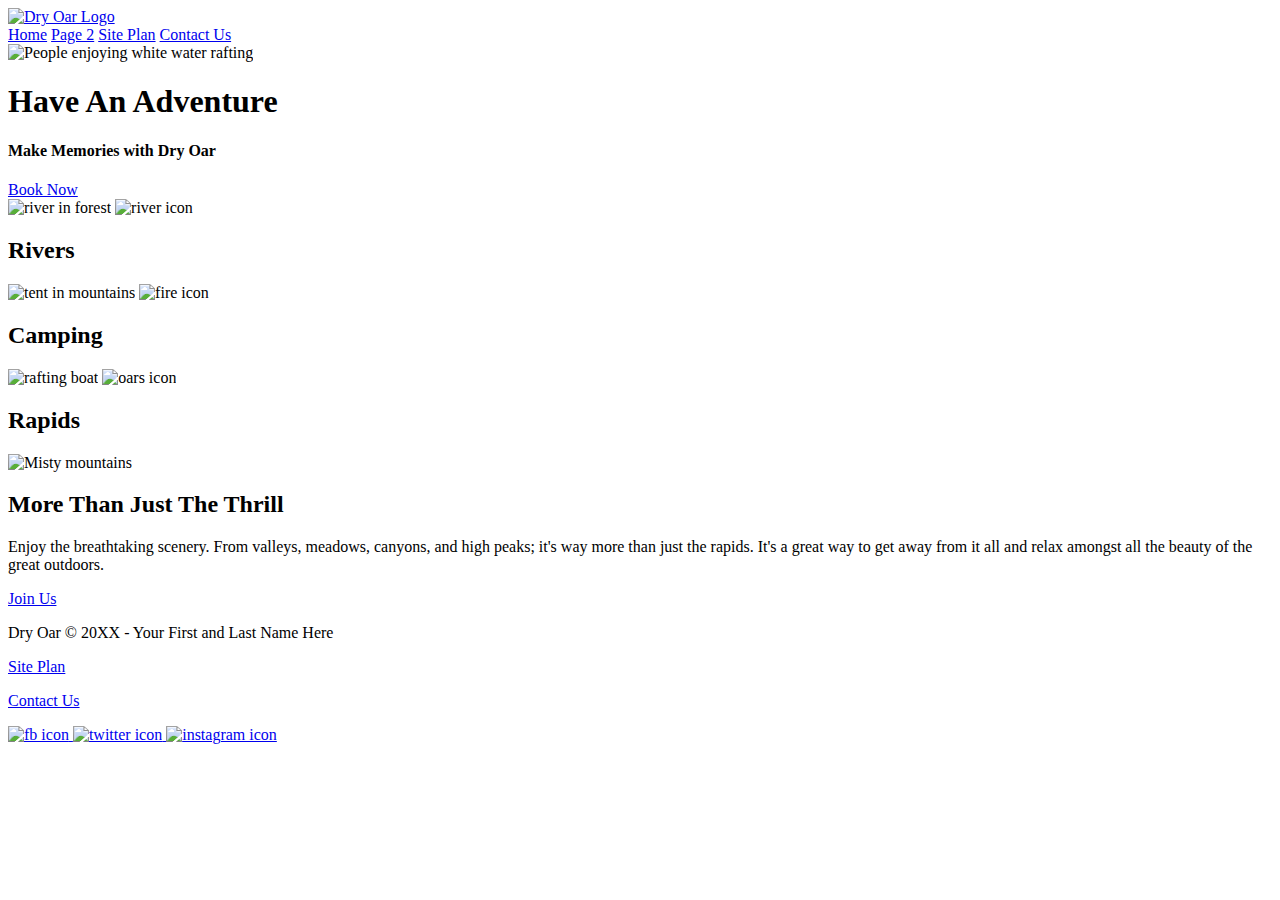
==== index.html @ 2e35e1e9 "Update index.html" ====
<!DOCTYPE html>
<html lang="en">
<head>
  <meta charset="UTF-8">
  <meta http-equiv="X-UA-Compatible" content="IE=edge">
  <meta name="viewport" content="width=device-width, initial-scale=1.0">
  <title>Whitewater Rafting Vacations | Dry Oar Boating | Home"</title>
</head>
<body>
<header>
  <a id="logo_link" href="index.html">
    <img class="logo" src="images/logo.png" alt="Dry Oar Logo">
  </a>
  <nav>
    <a href="index.html">Home</a>
    <a href="#">Page 2</a>
    <a href="site-plan-rafting.html">Site Plan</a>
    <a href="contactus.html">Contact Us</a>
  </nav>
  </header>
  <div id="hero">
    <div id="hero-box">
      <img id="hero-img" src="images/hero.png" alt="People enjoying white water rafting">
    </div>
    <section id="hero-msg">
      <h1 class="home-title">Have An Adventure</h1>
      <h4>Make Memories with Dry Oar </h4>
      <div class='button-box'>
          <a class='book' href="contactus.html">Book Now</a>
      </div>
    </section>
</div>
<main class="home-grid">
  <section class="home-gr">
    <img class="card-img" src="images/rivers.jpg" alt="river in forest">
    <img class="icon" src="images/river_icon.png" alt="river icon">
    <h2>Rivers</h2>
  </section>
  <section class="camping-card">
    <img class="card-img" src="images/camping.jpg" alt="tent in mountains">
    <img class="icon" src="images/fire_icon.png" alt="fire icon">
    <h2>Camping</h2>
  </section>
  <section class="rapids-card">
    <img class="card-img" src="images/rapids.jpg" alt="rafting boat">
    <img class="icon" src="images/oars.png" alt="oars icon">
    <h2>Rapids</h2>
  </section>
  <img class="mountains" src="images/mountains.jpg" alt="Misty mountains">
  <section class="msg">
    <h2>More Than Just The Thrill</h2>
    <p>Enjoy the breathtaking scenery. From valleys, meadows, canyons, and high peaks; it's way more than just the rapids. It's a great way to get away from it all and relax amongst all the beauty of the great outdoors. </p>
    <a class="join" href="rivers.html">Join Us</a>
  </section>

</main>
<footer>
  <p>Dry Oar &copy; 20XX - Your First and Last Name Here</p>
  <p><a href="site-plan-rafting.html">Site Plan</a></p>
  <p><a href="contactus.html">Contact Us</a></p>
  <div class="social">
    <a href="https://facebook.com">
      <img src="images/facebook.png" alt="fb icon">
    </a>
    <a href="https://twitter.com">
      <img src="images/twitter.png" alt="twitter icon">
    </a>
    <a href="https://instagram.com">
      <img src="images/instagram.png" alt="instagram icon">
    </a>
  </div>
</footer>
</body>
</html>
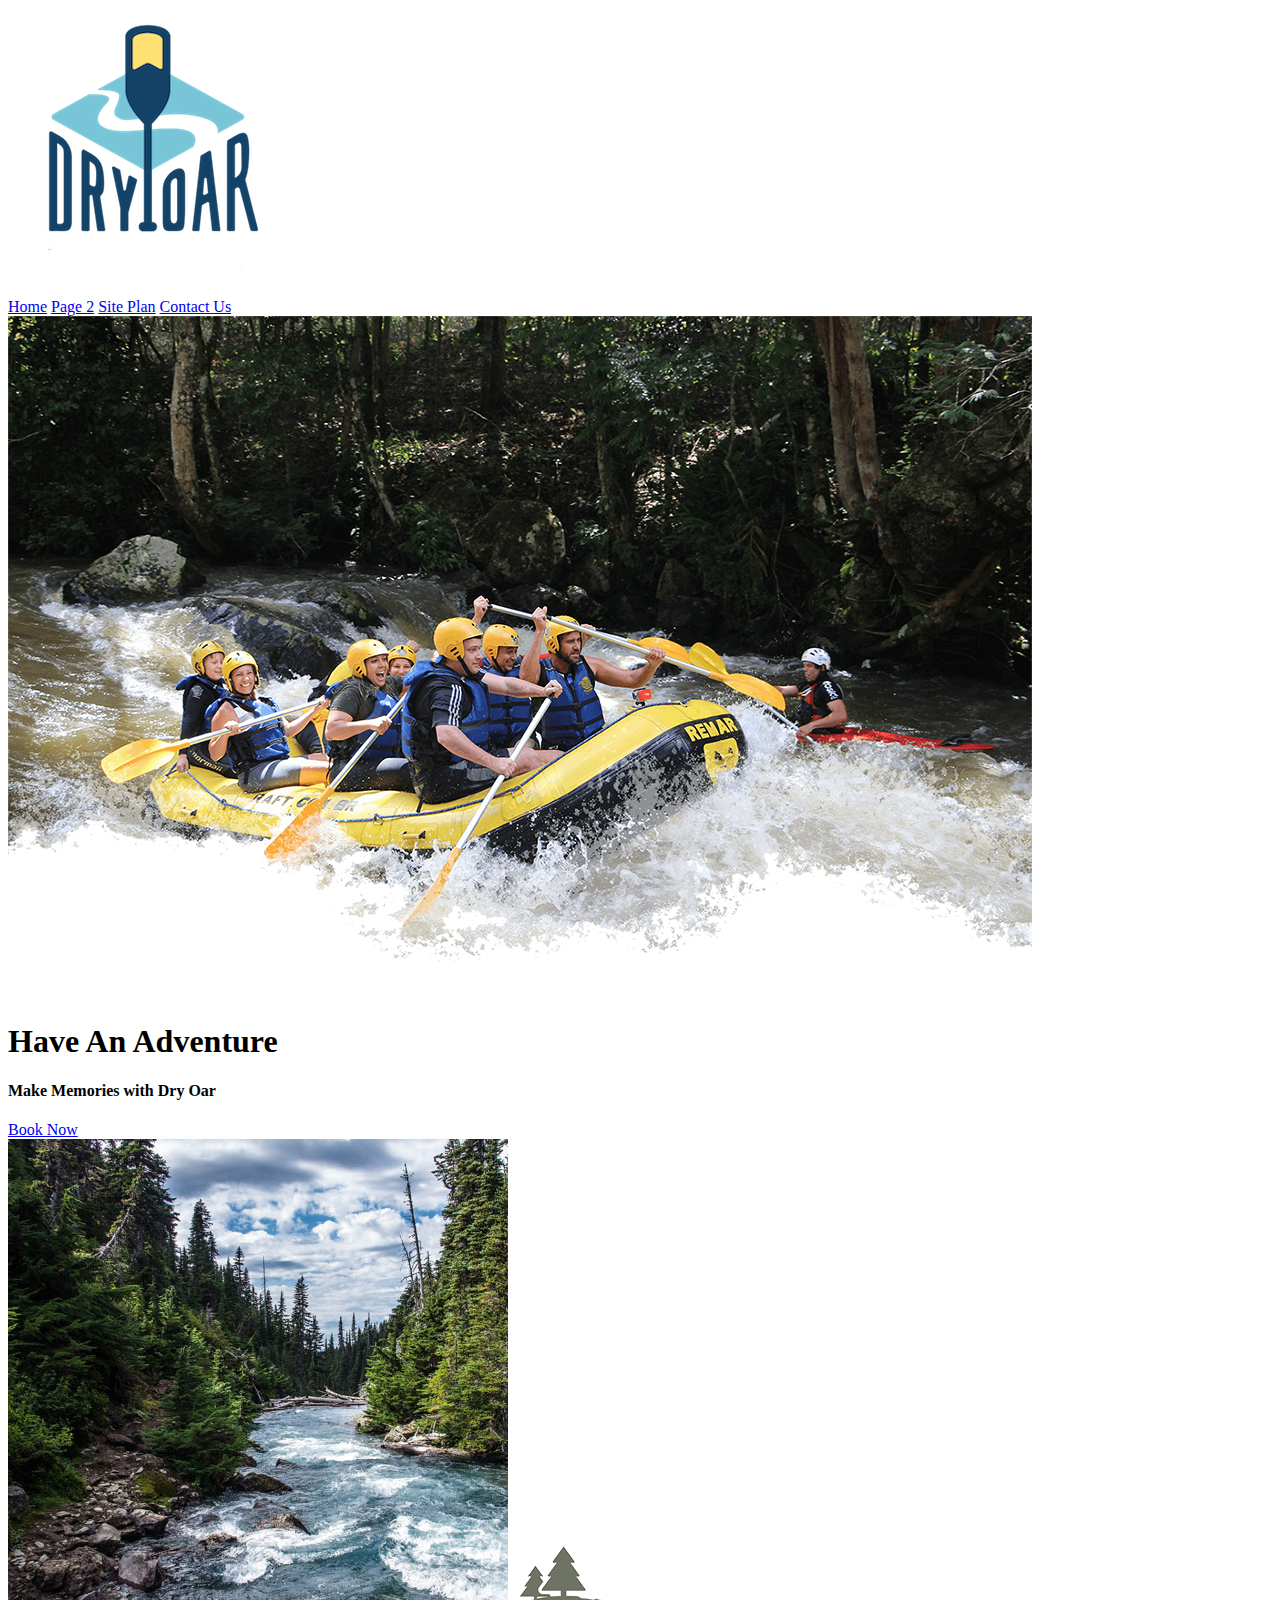
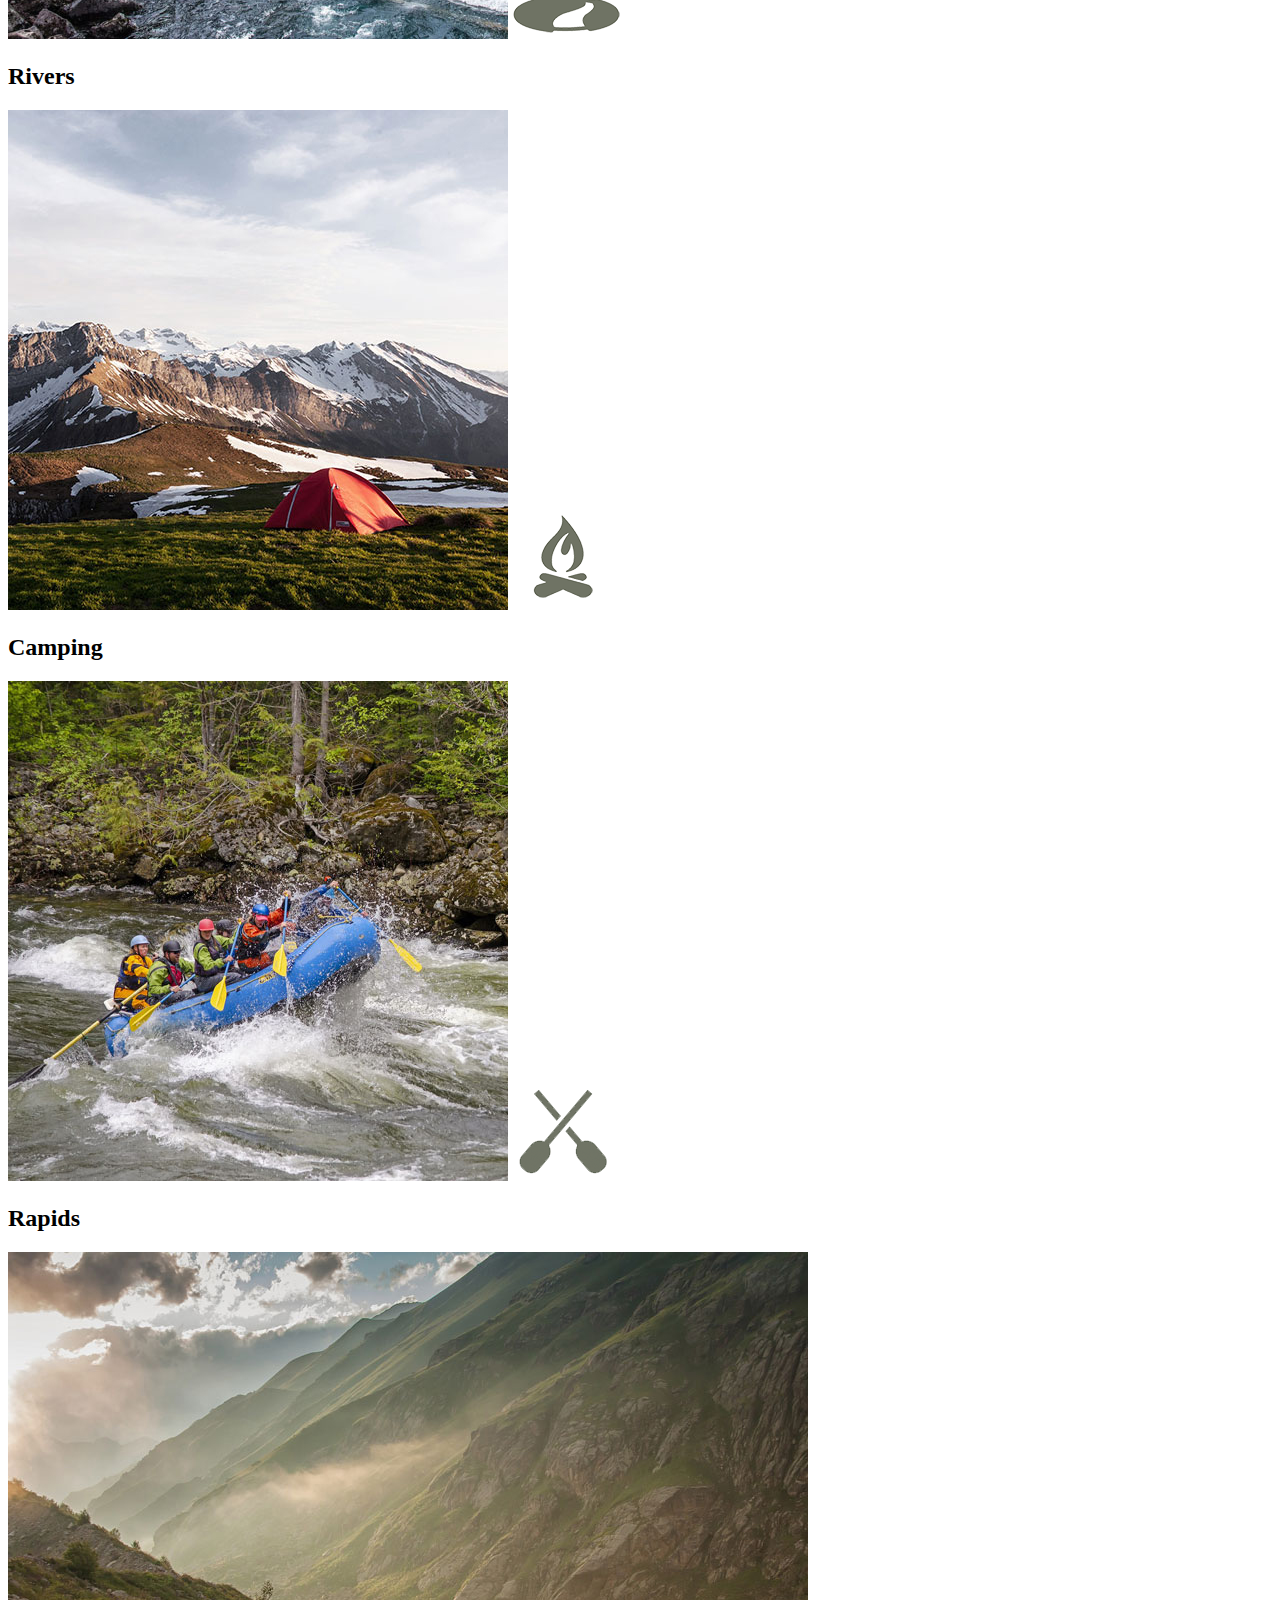
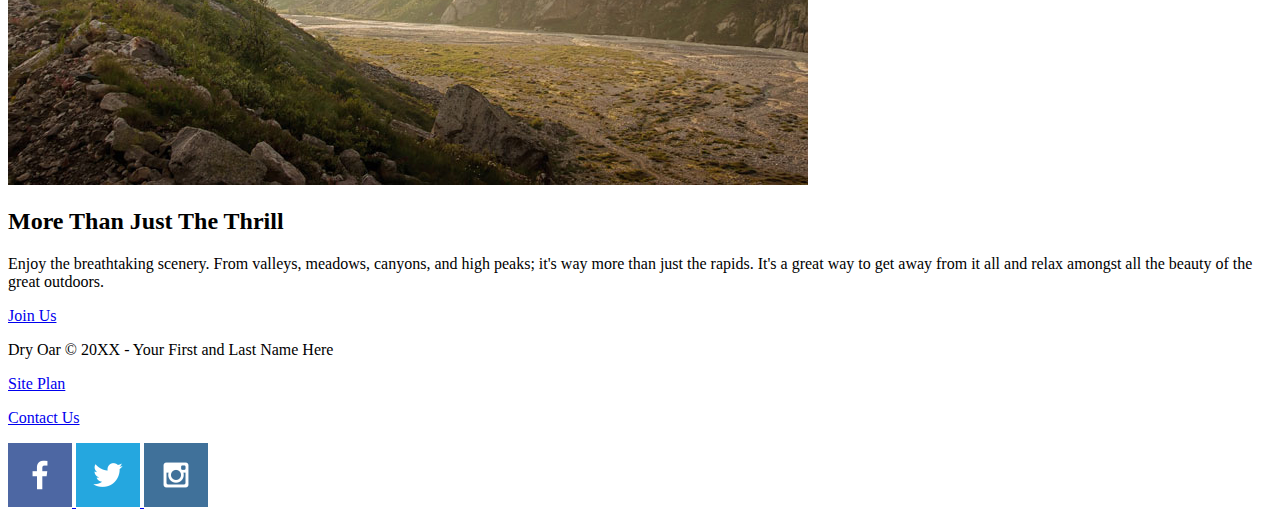
==== commit 1cfffbf2: "Update index.html" ====
--- a/index.html
+++ b/index.html
@@ -31,7 +31,7 @@
     </section>
 </div>
 <main class="home-grid">
-  <section class="home-gr">
+  <section class="rivers-card">
     <img class="card-img" src="images/rivers.jpg" alt="river in forest">
     <img class="icon" src="images/river_icon.png" alt="river icon">
     <h2>Rivers</h2>
@@ -46,26 +46,26 @@
     <img class="icon" src="images/oars.png" alt="oars icon">
     <h2>Rapids</h2>
   </section>
+  <div id="background"></div>
   <img class="mountains" src="images/mountains.jpg" alt="Misty mountains">
   <section class="msg">
     <h2>More Than Just The Thrill</h2>
     <p>Enjoy the breathtaking scenery. From valleys, meadows, canyons, and high peaks; it's way more than just the rapids. It's a great way to get away from it all and relax amongst all the beauty of the great outdoors. </p>
     <a class="join" href="rivers.html">Join Us</a>
   </section>
-
 </main>
 <footer>
   <p>Dry Oar &copy; 20XX - Your First and Last Name Here</p>
   <p><a href="site-plan-rafting.html">Site Plan</a></p>
   <p><a href="contactus.html">Contact Us</a></p>
   <div class="social">
-    <a href="https://facebook.com">
+    <a href="https://facebook.com" target="_blank">
       <img src="images/facebook.png" alt="fb icon">
     </a>
-    <a href="https://twitter.com">
+    <a href="https://twitter.com" target="_blank">
       <img src="images/twitter.png" alt="twitter icon">
     </a>
-    <a href="https://instagram.com">
+    <a href="https://instagram.com" target="_blank">
       <img src="images/instagram.png" alt="instagram icon">
     </a>
   </div>
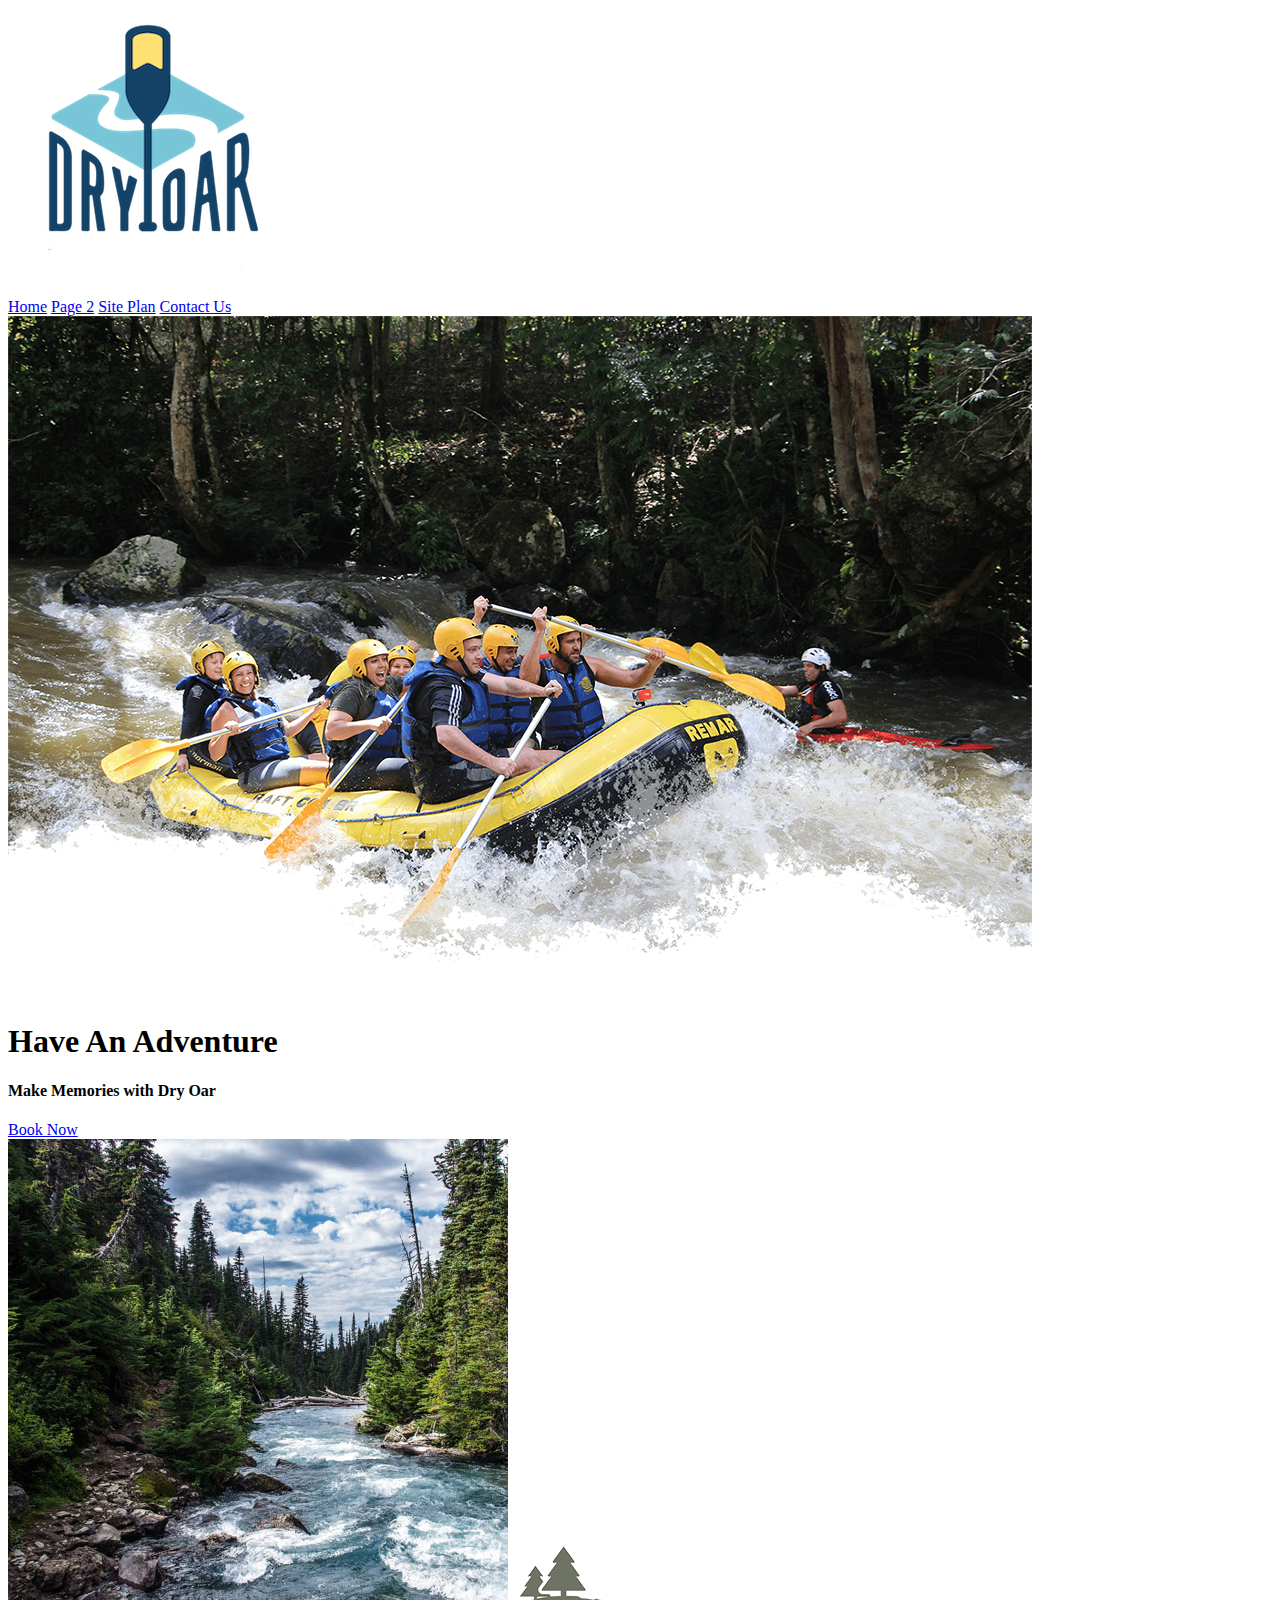
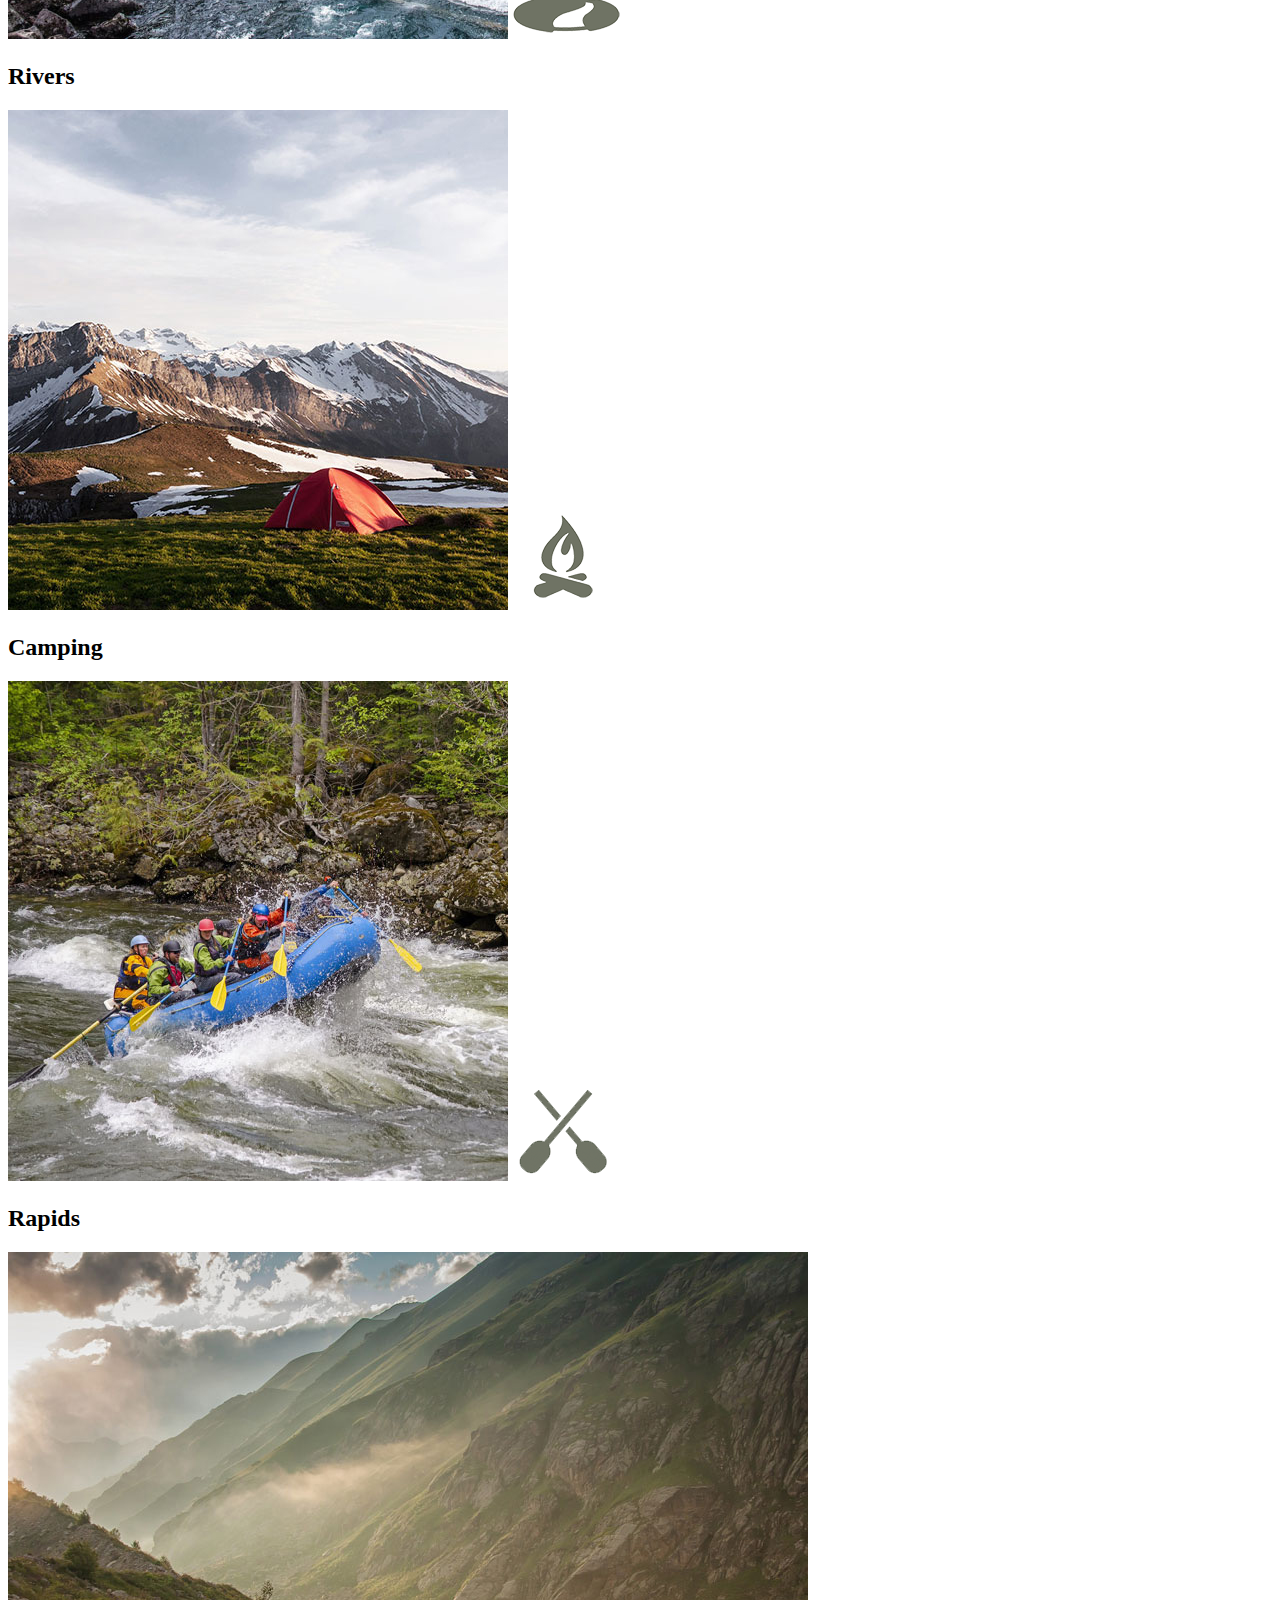
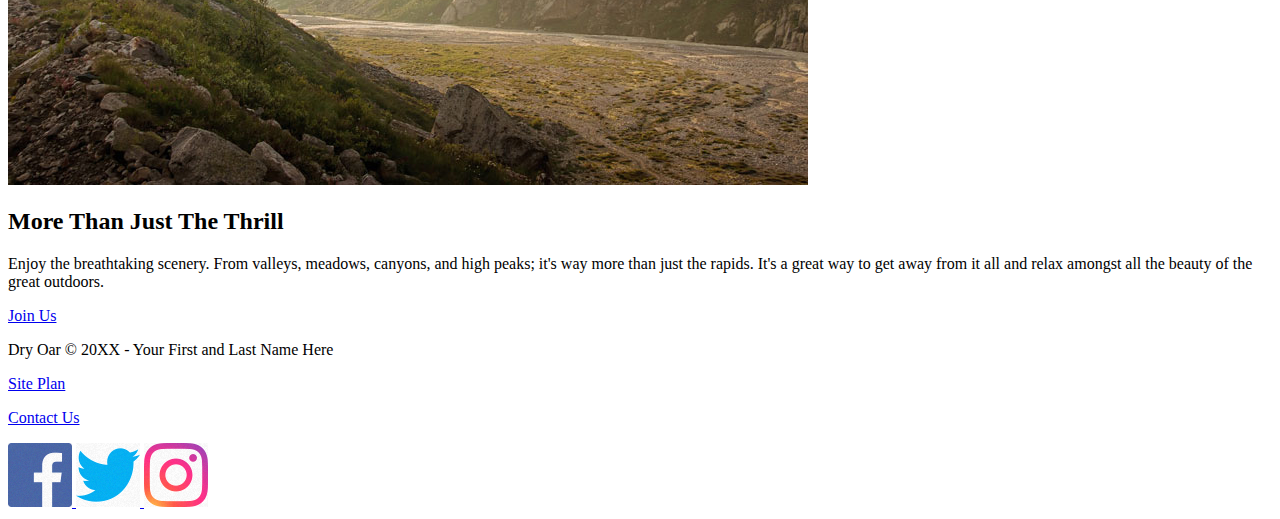
==== commit dba86756: "Add files via upload" ====
--- a/index.html
+++ b/index.html
@@ -1,74 +1,73 @@
 <!DOCTYPE html>
 <html lang="en">
 <head>
-  <meta charset="UTF-8">
-  <meta http-equiv="X-UA-Compatible" content="IE=edge">
-  <meta name="viewport" content="width=device-width, initial-scale=1.0">
-  <title>Whitewater Rafting Vacations | Dry Oar Boating | Home"</title>
+    <meta charset="UTF-8">
+    <meta http-equiv="X-UA-Compatible" content="IE=edge">
+    <meta name="viewport" content="width=device-width, initial-scale=1.0">
+    <title>Whitewater Rafting Vacations | Dry Oar Boating | Home</title>
 </head>
 <body>
-<header>
-  <a id="logo_link" href="index.html">
-    <img class="logo" src="images/logo.png" alt="Dry Oar Logo">
-  </a>
-  <nav>
-    <a href="index.html">Home</a>
-    <a href="#">Page 2</a>
-    <a href="site-plan-rafting.html">Site Plan</a>
-    <a href="contactus.html">Contact Us</a>
-  </nav>
-  </header>
-  <div id="hero">
-    <div id="hero-box">
-      <img id="hero-img" src="images/hero.png" alt="People enjoying white water rafting">
+    <header>
+        <a id="logo_link" href="index.html">
+            <img class="logo" src="images/logo.png" alt="Dry Oar Logo">
+        </a>
+        <nav>
+            <a href="index.html">Home</a>
+            <a href="#">Page 2</a>
+            <a href="site-plan-rafting.html">Site Plan</a>
+            <a href="contactus.html">Contact Us</a>
+        </nav>
+    </header>
+    <div id="hero">
+        <div id="hero-box">
+            <img id="hero-img" src="images/hero.png" alt="People enjoying white water rafting">
+        </div>
+        <section id="hero-msg">
+            <h1 class="home-title">Have An Adventure</h1>
+            <h4>Make Memories with Dry Oar </h4>
+            <div class='button-box'>
+                <a class='book' href="contactus.html">Book Now</a>
+            </div>
+        </section>
     </div>
-    <section id="hero-msg">
-      <h1 class="home-title">Have An Adventure</h1>
-      <h4>Make Memories with Dry Oar </h4>
-      <div class='button-box'>
-          <a class='book' href="contactus.html">Book Now</a>
-      </div>
+    <main class="home-grid">
+        <section class="rivers-card">
+            <img class="card-img" src="images/rivers.jpg" alt="river in forest">
+            <img class="icon" src="images/river_icon.png" alt="river icon">
+            <h2>Rivers</h2>
+        </section>
+        <section class="camping-card">
+            <img class="card-img" src="images/camping.jpg" alt="tent in mountains">
+            <img class="icon" src="images/fire_icon.png" alt="fire icon">
+            <h2>Camping</h2>
+        </section>
+        <section class="rapids-card">
+            <img class="card-img" src="images/rapids.jpg" alt="rafting boat">
+            <img class="icon" src="images/oars.png" alt="oars icon">
+            <h2>Rapids</h2>
+        </section>
+        <img class="mountains" src="images/mountains.jpg" alt="Misty mountains">
+    <section class="msg">
+        <h2>More Than Just The Thrill</h2>
+        <p>Enjoy the breathtaking scenery. From valleys, meadows, canyons, and high peaks; it's way more than just the rapids. It's a great way to get away from it all and relax amongst all the beauty of the great outdoors. </p>
+        <a class='join' href="rivers.html">Join Us</a>
     </section>
-</div>
-<main class="home-grid">
-  <section class="rivers-card">
-    <img class="card-img" src="images/rivers.jpg" alt="river in forest">
-    <img class="icon" src="images/river_icon.png" alt="river icon">
-    <h2>Rivers</h2>
-  </section>
-  <section class="camping-card">
-    <img class="card-img" src="images/camping.jpg" alt="tent in mountains">
-    <img class="icon" src="images/fire_icon.png" alt="fire icon">
-    <h2>Camping</h2>
-  </section>
-  <section class="rapids-card">
-    <img class="card-img" src="images/rapids.jpg" alt="rafting boat">
-    <img class="icon" src="images/oars.png" alt="oars icon">
-    <h2>Rapids</h2>
-  </section>
-  <div id="background"></div>
-  <img class="mountains" src="images/mountains.jpg" alt="Misty mountains">
-  <section class="msg">
-    <h2>More Than Just The Thrill</h2>
-    <p>Enjoy the breathtaking scenery. From valleys, meadows, canyons, and high peaks; it's way more than just the rapids. It's a great way to get away from it all and relax amongst all the beauty of the great outdoors. </p>
-    <a class="join" href="rivers.html">Join Us</a>
-  </section>
-</main>
-<footer>
-  <p>Dry Oar &copy; 20XX - Your First and Last Name Here</p>
-  <p><a href="site-plan-rafting.html">Site Plan</a></p>
-  <p><a href="contactus.html">Contact Us</a></p>
-  <div class="social">
-    <a href="https://facebook.com" target="_blank">
-      <img src="images/facebook.png" alt="fb icon">
-    </a>
-    <a href="https://twitter.com" target="_blank">
-      <img src="images/twitter.png" alt="twitter icon">
-    </a>
-    <a href="https://instagram.com" target="_blank">
-      <img src="images/instagram.png" alt="instagram icon">
-    </a>
-  </div>
-</footer>
+    </main>
+    <footer>
+        <p>Dry Oar &copy; 20XX - Your First and Last Name Here</p>
+        <p><a href="site-plan-rafting.html">Site Plan</a></p>
+        <p><a href="contactus.html">Contact Us</a></p>
+        <div class="social">
+            <a href="https://facebook.com">
+                <img src="images/facebook-logo.png" alt="fb icon">
+            </a>
+            <a href="https://twitter.com">
+                <img src="images/twitter-logo.png" alt="twitter icon">
+            </a>
+            <a href="https://instagram.com">
+                <img src="images/instagram-logo.png" alt="instagram icon">
+            </a>
+        </div>
+    </footer>
 </body>
 </html>
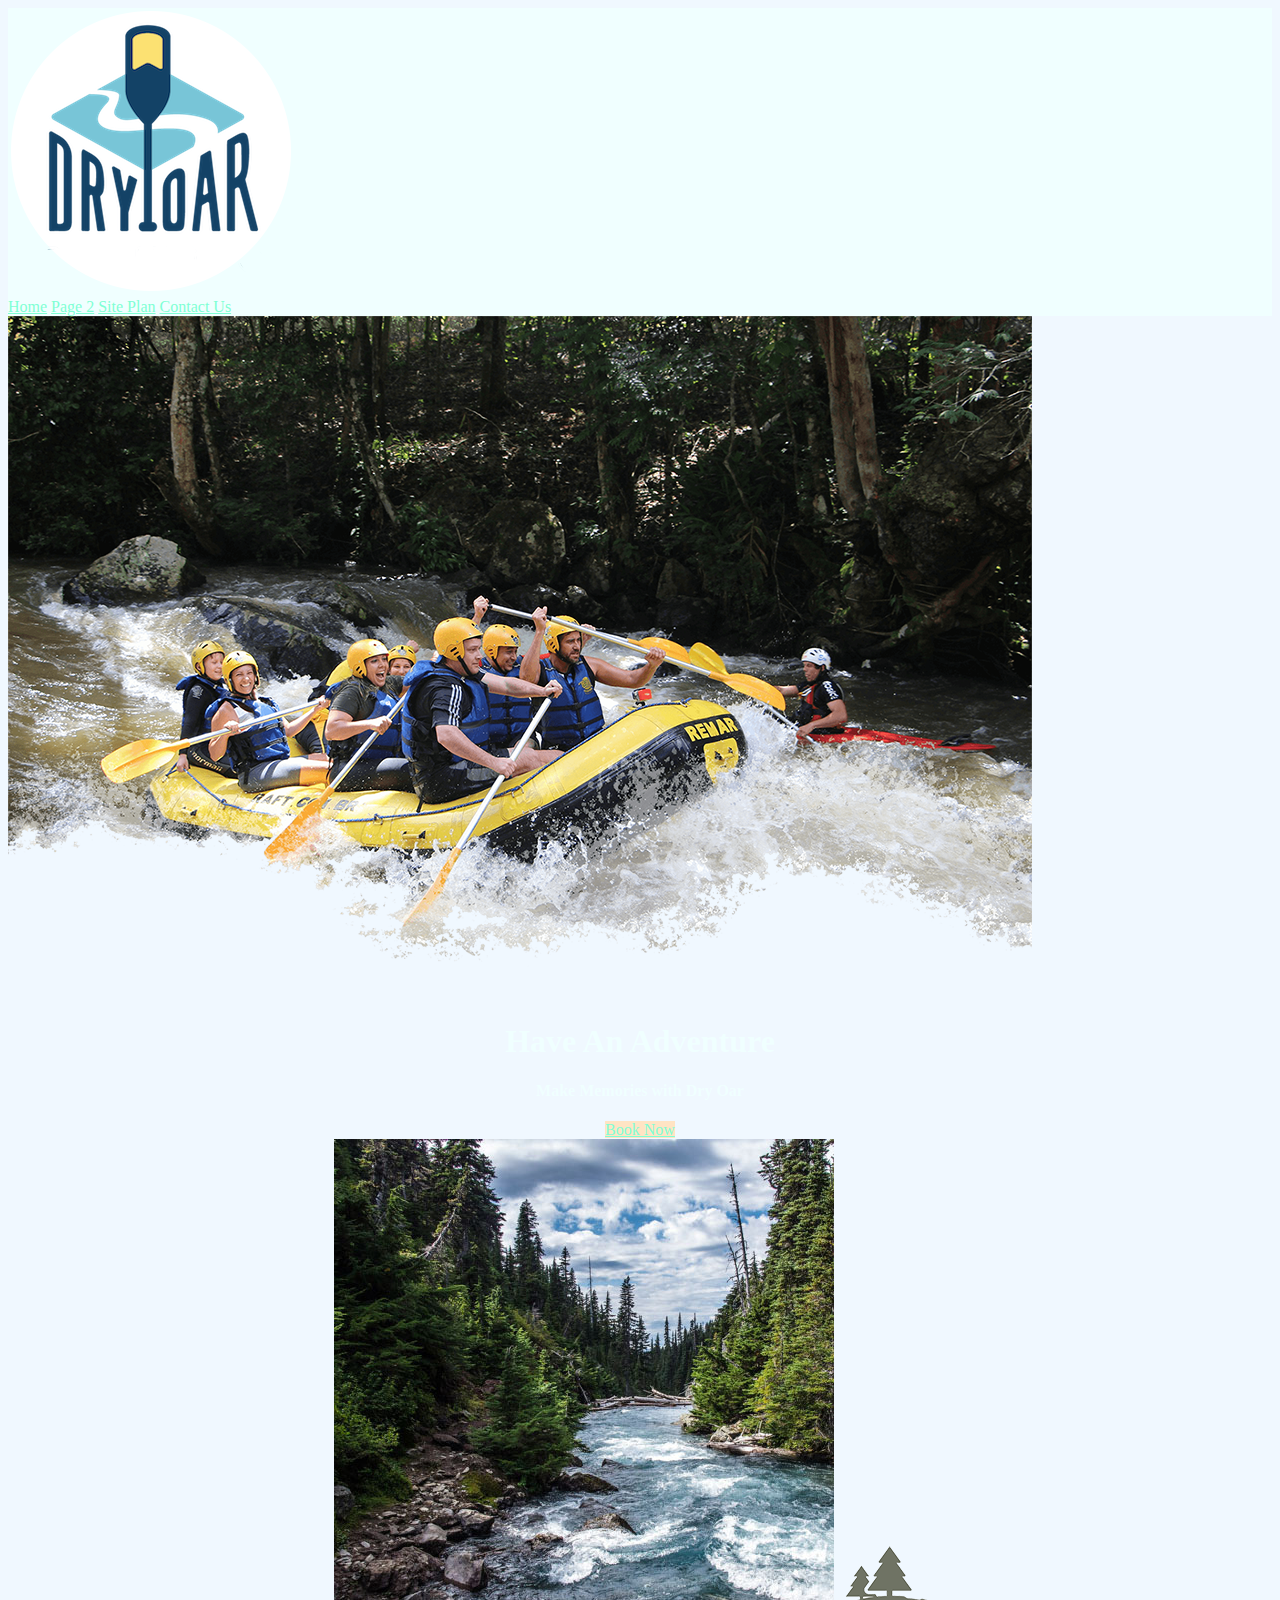
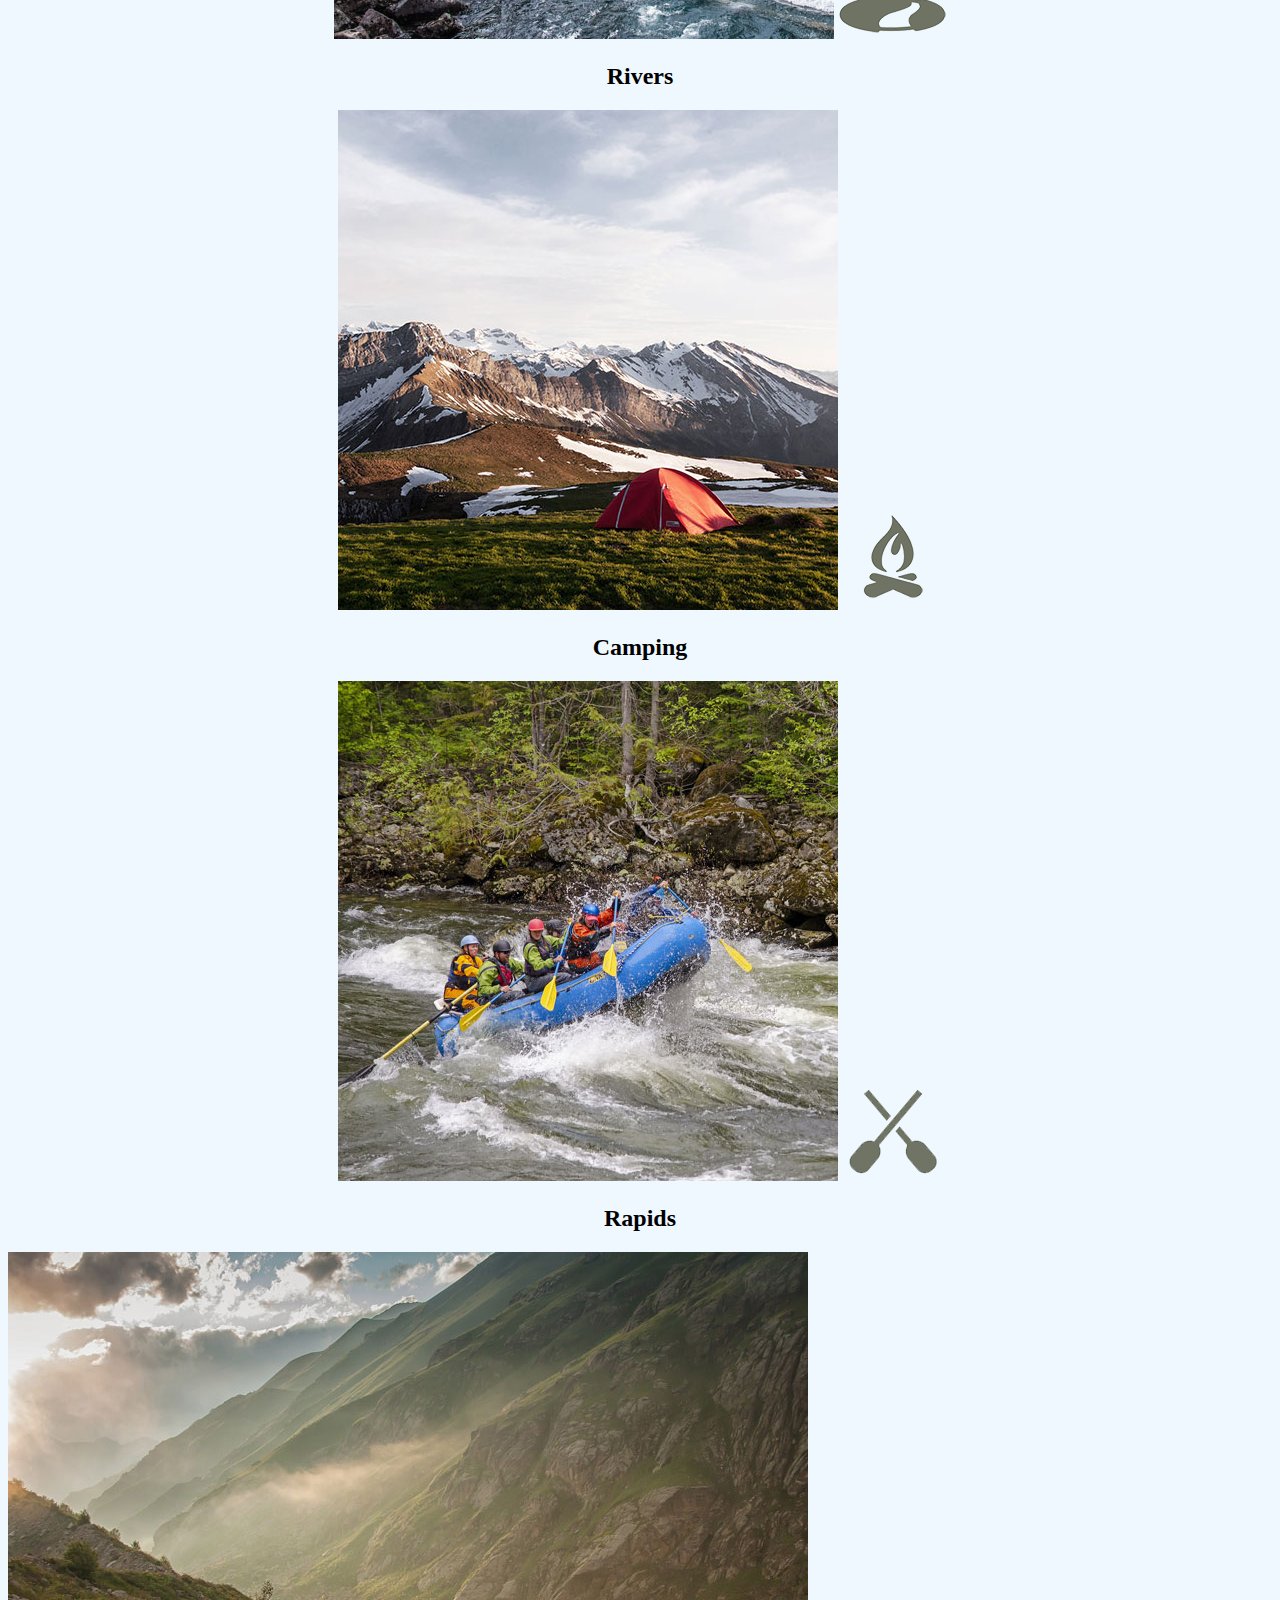
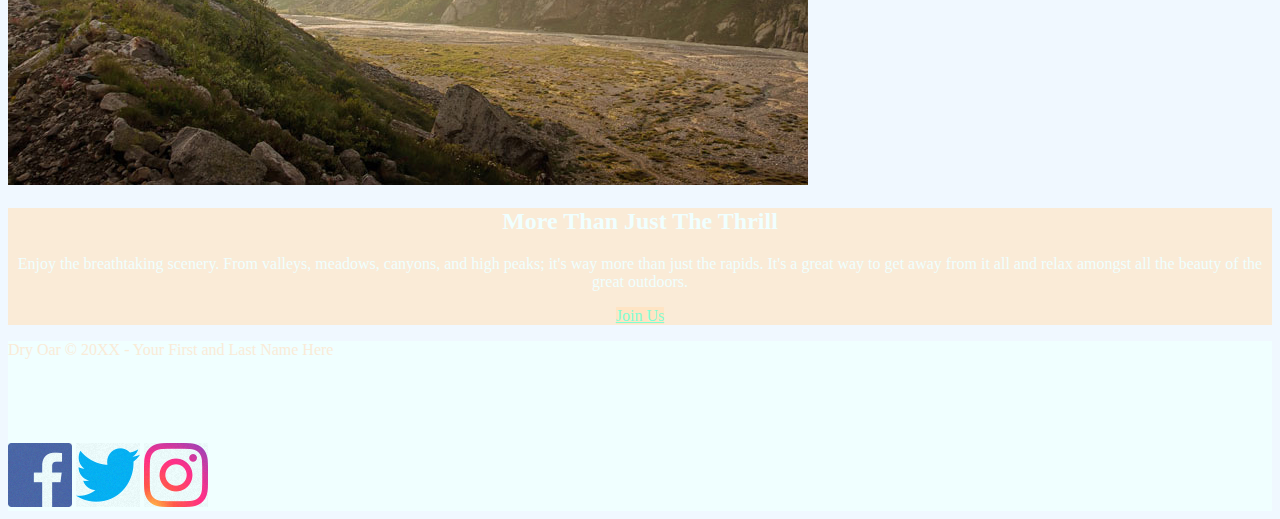
==== commit a9569430: "Update index.html" ====
--- a/index.html
+++ b/index.html
@@ -5,69 +5,72 @@
     <meta http-equiv="X-UA-Compatible" content="IE=edge">
     <meta name="viewport" content="width=device-width, initial-scale=1.0">
     <title>Whitewater Rafting Vacations | Dry Oar Boating | Home</title>
+    <link rel="stylesheet" href="styles/styles.css">
 </head>
 <body>
-    <header>
-        <a id="logo_link" href="index.html">
-            <img class="logo" src="images/logo.png" alt="Dry Oar Logo">
-        </a>
-        <nav>
-            <a href="index.html">Home</a>
-            <a href="#">Page 2</a>
-            <a href="site-plan-rafting.html">Site Plan</a>
-            <a href="contactus.html">Contact Us</a>
-        </nav>
-    </header>
-    <div id="hero">
-        <div id="hero-box">
-            <img id="hero-img" src="images/hero.png" alt="People enjoying white water rafting">
+    <div id="content">
+        <header>
+            <a id="logo_link" href="index.html">
+                <img class="logo" src="images/logo.png" alt="Dry Oar Logo">
+            </a>
+            <nav>
+                <a href="index.html">Home</a>
+                <a href="#">Page 2</a>
+                <a href="site-plan-rafting.html">Site Plan</a>
+                <a href="contactus.html">Contact Us</a>
+            </nav>
+        </header>
+        <div id="hero">
+            <div id="hero-box">
+                <img id="hero-img" src="images/hero.png" alt="People enjoying white water rafting">
+            </div>
+            <section id="hero-msg">
+                <h1 class="home-title">Have An Adventure</h1>
+                <h4>Make Memories with Dry Oar </h4>
+                <div class='button-box'>
+                    <a class='book' href="contactus.html">Book Now</a>
+                </div>
+            </section>
         </div>
-        <section id="hero-msg">
-            <h1 class="home-title">Have An Adventure</h1>
-            <h4>Make Memories with Dry Oar </h4>
-            <div class='button-box'>
-                <a class='book' href="contactus.html">Book Now</a>
+        <main class="home-grid">
+            <section class="rivers-card">
+                <img class="card-img" src="images/rivers.jpg" alt="river in forest">
+                <img class="icon" src="images/river_icon.png" alt="river icon">
+                <h2>Rivers</h2>
+            </section>
+            <section class="camping-card">
+                <img class="card-img" src="images/camping.jpg" alt="tent in mountains">
+                <img class="icon" src="images/fire_icon.png" alt="fire icon">
+                <h2>Camping</h2>
+            </section>
+            <section class="rapids-card">
+                <img class="card-img" src="images/rapids.jpg" alt="rafting boat">
+                <img class="icon" src="images/oars.png" alt="oars icon">
+                <h2>Rapids</h2>
+            </section>
+            <img class="mountains" src="images/mountains.jpg" alt="Misty mountains">
+        <section class="msg">
+            <h2>More Than Just The Thrill</h2>
+            <p>Enjoy the breathtaking scenery. From valleys, meadows, canyons, and high peaks; it's way more than just the rapids. It's a great way to get away from it all and relax amongst all the beauty of the great outdoors. </p>
+            <a class='join' href="rivers.html">Join Us</a>
+        </section>
+        </main>
+        <footer>
+            <p>Dry Oar &copy; 20XX - Your First and Last Name Here</p>
+            <p><a href="site-plan-rafting.html">Site Plan</a></p>
+            <p><a href="contactus.html">Contact Us</a></p>
+            <div class="social">
+                <a href="https://facebook.com" target="_blank">
+                    <img src="images/facebook-logo.png" alt="fb icon">
+                </a>
+                <a href="https://twitter.com" target="_blank">
+                    <img src="images/twitter-logo.png" alt="twitter icon">
+                </a>
+                <a href="https://instagram.com" target="_blank">
+                    <img src="images/instagram-logo.png" alt="instagram icon">
+                </a>
             </div>
-        </section>
+        </footer>
     </div>
-    <main class="home-grid">
-        <section class="rivers-card">
-            <img class="card-img" src="images/rivers.jpg" alt="river in forest">
-            <img class="icon" src="images/river_icon.png" alt="river icon">
-            <h2>Rivers</h2>
-        </section>
-        <section class="camping-card">
-            <img class="card-img" src="images/camping.jpg" alt="tent in mountains">
-            <img class="icon" src="images/fire_icon.png" alt="fire icon">
-            <h2>Camping</h2>
-        </section>
-        <section class="rapids-card">
-            <img class="card-img" src="images/rapids.jpg" alt="rafting boat">
-            <img class="icon" src="images/oars.png" alt="oars icon">
-            <h2>Rapids</h2>
-        </section>
-        <img class="mountains" src="images/mountains.jpg" alt="Misty mountains">
-    <section class="msg">
-        <h2>More Than Just The Thrill</h2>
-        <p>Enjoy the breathtaking scenery. From valleys, meadows, canyons, and high peaks; it's way more than just the rapids. It's a great way to get away from it all and relax amongst all the beauty of the great outdoors. </p>
-        <a class='join' href="rivers.html">Join Us</a>
-    </section>
-    </main>
-    <footer>
-        <p>Dry Oar &copy; 20XX - Your First and Last Name Here</p>
-        <p><a href="site-plan-rafting.html">Site Plan</a></p>
-        <p><a href="contactus.html">Contact Us</a></p>
-        <div class="social">
-            <a href="https://facebook.com">
-                <img src="images/facebook-logo.png" alt="fb icon">
-            </a>
-            <a href="https://twitter.com">
-                <img src="images/twitter-logo.png" alt="twitter icon">
-            </a>
-            <a href="https://instagram.com">
-                <img src="images/instagram-logo.png" alt="instagram icon">
-            </a>
-        </div>
-    </footer>
-</body>
+    </body>
 </html>
--- a/styles/styles.css
+++ b/styles/styles.css
@@ -0,0 +1,66 @@
+#content {
+    max-width: 1600px;
+    margin: 0 auto;
+  }
+nav a {
+    text-align: center;
+    color: aquamarine;
+  }
+#hero-msg h1, #hero-msg h4 {
+    text-align: center;
+  }
+.button-box {
+    text-align: center;
+  }
+main section {
+    text-align: center;}
+#background {
+    height: 725px;
+  }
+body {
+    background-color: aliceblue;
+}
+header {
+    background-color: azure;
+}
+nav a:hover {
+    background-color: aqua;
+    color: aquamarine;
+}
+.book, .join {
+    background-color: bisque;
+    color: aquamarine;
+}
+.book:hover, .join:hover {
+    background-color: aqua;
+    color: azure;
+}
+#background {
+    background-color: aliceblue;
+}
+.msg {
+    background-color: antiquewhite;
+}
+footer {
+    background-color: azure;
+    color: antiquewhite;
+}
+.home-title {
+    color: azure;
+} 
+h4 {
+    color: azure;
+}
+.msg h2 {
+    color: azure;
+}
+.msg p {
+    color: azure;
+}
+footer a {
+    color: azure;
+}
+footer a:hover {
+    color: bisque;
+}
+
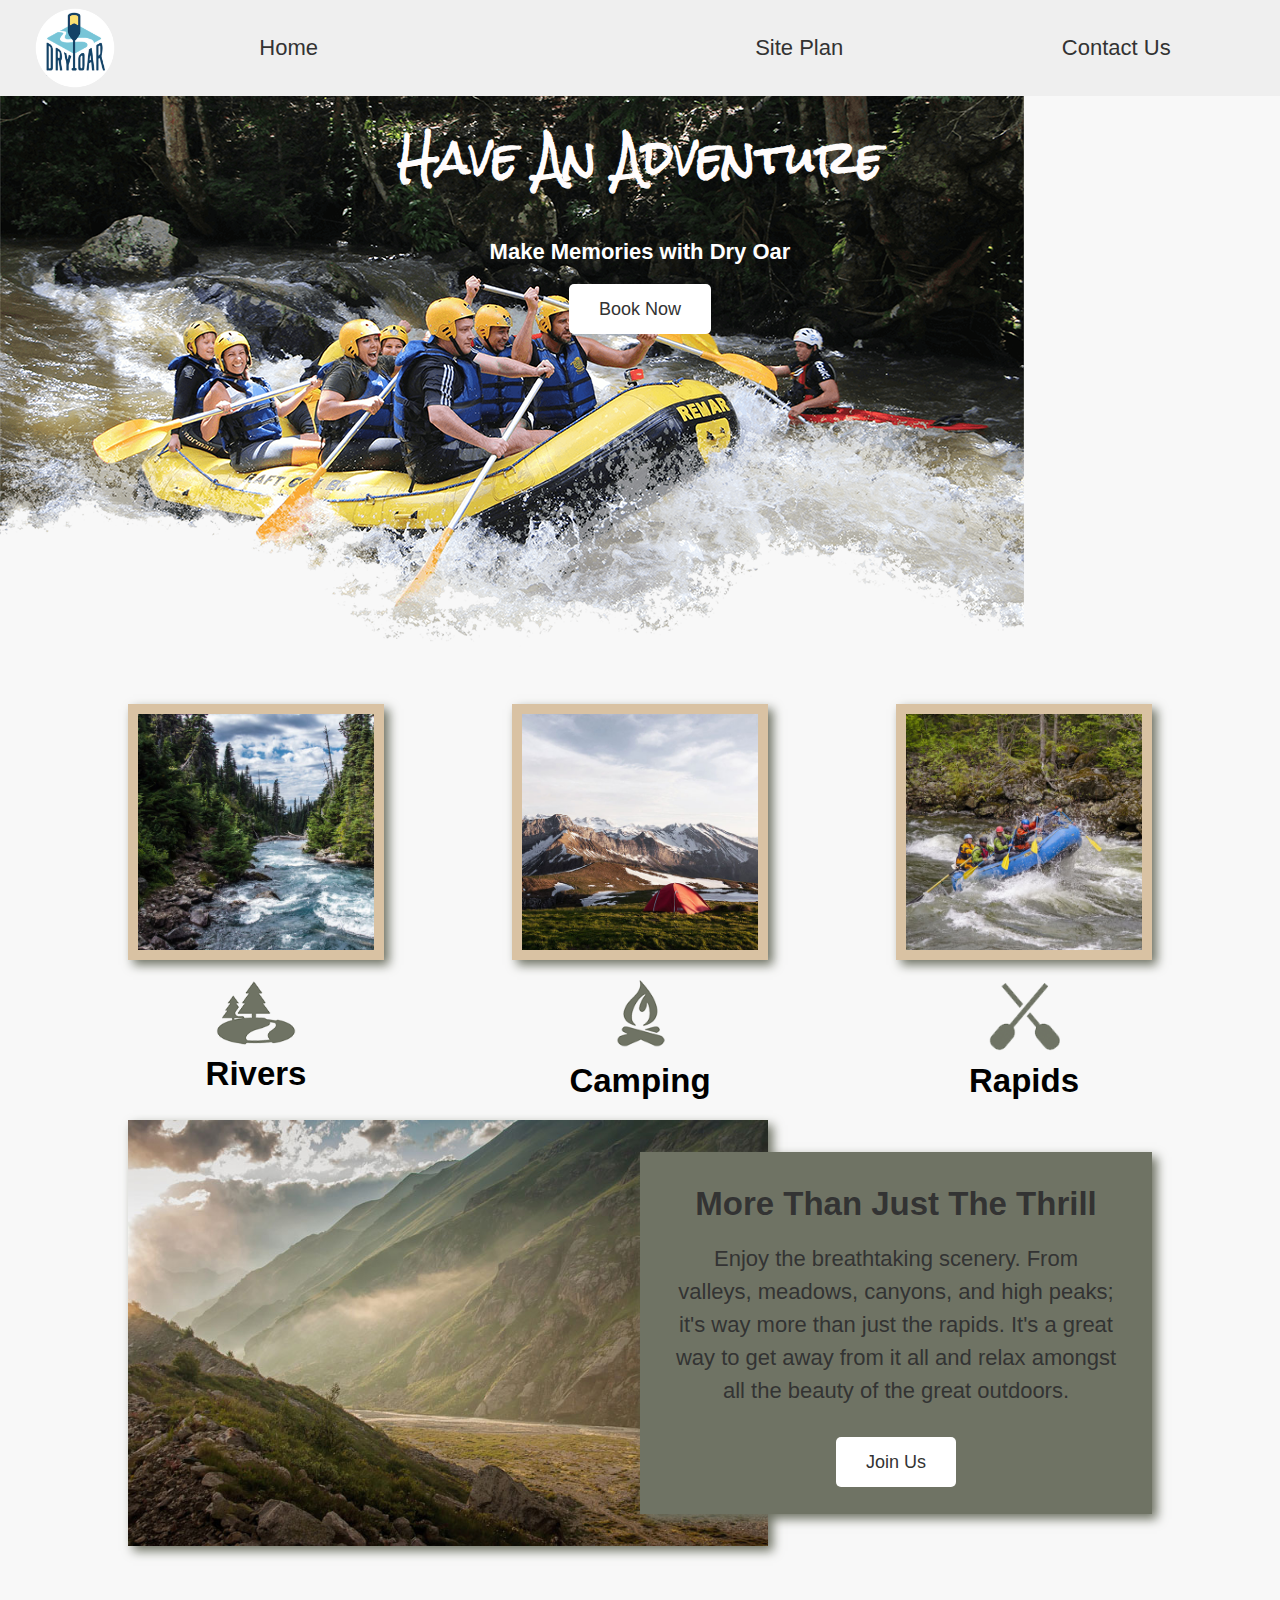
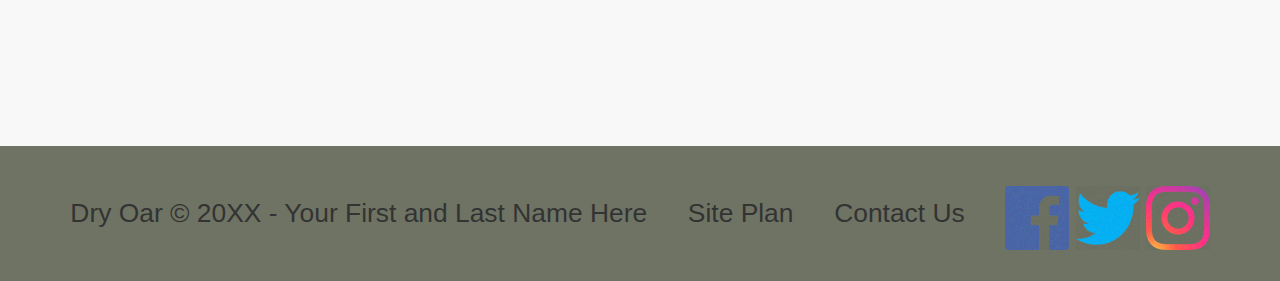
==== commit c43969a4: "Update index.html" ====
--- a/index.html
+++ b/index.html
@@ -15,7 +15,7 @@
             </a>
             <nav>
                 <a href="index.html">Home</a>
-                <a href="#">Page 2</a>
+                <a href="rivers.html"></a>
                 <a href="site-plan-rafting.html">Site Plan</a>
                 <a href="contactus.html">Contact Us</a>
             </nav>
--- a/styles/styles.css
+++ b/styles/styles.css
@@ -1,66 +1,322 @@
+@import url('https://fonts.googleapis.com/css2?family=Rock+Salt&display=swap');
 #content {
     max-width: 1600px;
     margin: 0 auto;
-  }
+}
+
 nav a {
     text-align: center;
-    color: aquamarine;
-  }
-#hero-msg h1, #hero-msg h4 {
-    text-align: center;
-  }
+    color: #333333; /* Updated: Use a darker shade for better contrast */
+    text-decoration: none;
+    padding: 35px;
+}
+
+#hero-msg h1,
+#hero-msg h4 {
+    text-align: center;
+}
+
 .button-box {
     text-align: center;
-  }
+}
+
 main section {
-    text-align: center;}
+    text-align: center;
+}
+main section img {
+    box-sizing: border-box;
+}
+
 #background {
     height: 725px;
-  }
+}
+
 body {
-    background-color: aliceblue;
-}
+    background-color: #F8F8F8; /* Updated: Use a slightly warmer off-white shade */
+    font-size: 22px;
+    font-family: 'Roboto', sans-serif;
+    margin: 0;
+    padding: 0;
+}
+
 header {
-    background-color: azure;
-}
+    background-color: #EFEFEF; /* Updated: Use a slightly warmer shade for contrast */
+}
+
 nav a:hover {
-    background-color: aqua;
-    color: aquamarine;
-}
-.book, .join {
-    background-color: bisque;
-    color: aquamarine;
-}
-.book:hover, .join:hover {
-    background-color: aqua;
-    color: azure;
-}
+    background-color: #3772FF; /* Updated: Use a vibrant and contrasting color */
+    color: #333333; /* Updated: Use white text for better visibility */
+}
+
+.book,
+.join {
+    background-color: #FFFFFF;
+    color: #333333;
+    text-decoration: none;
+    font-size: 18px;
+    padding: 15px 30px;
+    margin-top: 50px;
+    border-radius: 5px;
+}
+
+.book:hover,
+.join:hover {
+    background-color: #3772FF; /* Updated: Use a brighter shade of blue */
+    color: #333333;
+}
+
 #background {
-    background-color: aliceblue;
-}
+    background-color: #3772FF; /* Updated: Use a brighter shade of blue */
+}
+
 .msg {
-    background-color: antiquewhite;
-}
+    background-color: #F5F5F5; /* Updated: Use a lighter shade of gray */
+    line-height: 1.5em;
+    padding: 35px;
+}
+
 footer {
-    background-color: azure;
-    color: antiquewhite;
-}
+    background-color: #EFEFEF; /* Updated: Use a slightly warmer shade for contrast */
+    color: #333333;
+    padding: 25px 50px;
+    margin-top: 200px;
+}
+
 .home-title {
-    color: azure;
-} 
+    font-family: 'Rock Salt', cursive;
+    color: rgb(255, 252, 252); /* Updated: Use a slightly warmer shade for better contrast */
+    font-size: 2em;
+    margin-top: 10px;
+}
+
 h4 {
-    color: azure;
-}
+    color: white;
+}
+h2 {
+    margin: 0;
+}
+
 .msg h2 {
-    color: azure;
-}
+    color: #333333;
+}
+
 .msg p {
-    color: azure;
-}
+    color: #333333;
+    font-size: 1em;
+    padding-bottom: 15px;
+}
+
 footer a {
-    color: azure;
-}
+    color: #333333;
+    text-decoration: none;
+}
+
 footer a:hover {
-    color: bisque;
-}
-
+    color: #00CED1; /* Updated: Use a brighter shade of cyan */
+}
+
+.logo {
+    width: 80px;
+}
+
+.icon {
+    width: 80px;
+    padding-top: 10px;
+}
+
+footer p {
+    font-size: 1.2em;
+}
+
+footer p a:hover {
+    text-decoration: underline;
+}
+#logo_link {
+    padding-top: 5px;
+}
+footer .social img {
+    padding-top: 15px;
+}
+.rivers-card, .camping-card, .rapids-card {
+    margin: 20px 0;
+}
+.card-img {
+    border: 10px solid rgb(43, 90, 62);
+}
+header {
+    display: grid;
+    grid-template-columns: 150px auto;
+}
+nav {
+    display: flex;
+    justify-content: space-around;
+}
+#logo_link {
+    padding-top: 5px;
+    justify-self: center;
+    align-self: center;
+}
+#hero {
+    display: grid;
+    grid-template-columns: 1fr 3fr 1fr;
+}
+#hero-box {
+    grid-column: 1/4;
+    grid-row: 1/3;
+}
+.hero-msg {
+    grid-column: 2/3;
+    grid-row: 1/2;
+}
+#hero-msg h4 {
+    color: white;
+}
+#hero {
+    display: grid;
+    grid-template-columns: 1fr 3fr 1fr;
+    margin-top: -100px; 
+}
+#hero-msg {
+    grid-column: 2/3;
+    grid-row: 1/2;
+    margin-top: 100px;
+}
+#hero-box {
+    grid-column: 1/4;
+    grid-row: 1/3;
+    z-index: -1;
+}
+.home-grid {
+    display: grid;
+    grid-template-columns: repeat(10, 1fr);
+}
+.card-img, .mountains {
+    width: 100%;
+}
+.rivers-card {
+    grid-column: 2/4;
+    grid-row: 2/3;
+}
+.camping-card {
+    grid-column: 5/7;
+    grid-row: 2/3;
+}
+.rapids-card {
+    grid-column: 8/10;
+    grid-row: 2/3;
+}
+#background {
+    grid-column: 1/11;
+    grid-row: 4/9;
+}
+.mountains {
+    grid-column: 2/7;
+    grid-row: 5/8;
+}
+.msg {
+    grid-column: 6/10;
+    grid-row: 6/7;
+}
+footer {
+    background-color: #6f7364;
+    padding: 25px 50px;
+    margin-top: 200px; 
+    display: flex;
+    justify-content: space-around;
+    align-items: center;
+}
+.card-img {
+    border: 10px solid #d9c2a3;
+    transition: transform .5s;
+    box-shadow: 5px 5px 10px #6f7364;
+}
+.card-img:hover {
+    opacity: .6;
+    transform: scale(1.1);
+}
+.msg {
+    background-color: #6f7364;
+    padding: 35px;
+    grid-column: 6/10;
+    grid-row: 6/7;
+    box-shadow: 5px 5px 10px #6f7364;
+}
+.mountains {
+    width: 100%;
+    grid-column: 2/7;
+    grid-row: 5/8;
+    box-shadow: 5px 5px 10px #6f7364;
+
+.rivers-grid {
+    display: grid;
+    grid-template-columns: repeat(3, 1fr);
+    gap: 20px;
+    padding: 20px;
+  }
+  
+  /* rivers-card */
+  .rivers-card {
+    background-color: #FFFFFF;
+    border: 1px solid #EDEDED;
+    padding: 20px;
+    text-align: center;
+  }
+  
+  .rivers-card .card-img {
+    width: 100%;
+    border: 10px solid rgb(43, 90, 62);
+  }
+  
+  .rivers-card .icon {
+    width: 80px;
+    padding-top: 10px;
+  }
+  
+  .rivers-card h2 {
+    margin: 0;
+    font-size: 24px;
+    color: #333333;
+  }
+  
+}
+@media screen and (max-width: 900px) {
+    #hero, .home-grid {
+        display: block;
+        height: auto;
+    }
+    nav, footer {
+        flex-direction: column;
+    }
+    nav a {
+        display: block;
+        padding: 15px;
+    }
+    #hero {
+        margin-top: 0;
+    }
+    #hero-msg {
+        margin-top: 0;
+    }
+    #hero-msg h4 {
+        display: none;
+    }
+    .home-title {
+        font-size: 25px;
+        color: #6f7364;
+    }
+    .rivers-card, .camping-card, .rapids-card { 
+        margin: 50px auto;
+        width: 60%;
+    }
+    #background {
+        display: none;
+    }
+    .mountains, .msg {
+        width: 80%;
+        display: block;
+        margin: 0 auto;
+    }
+    footer {
+        margin-top: 25px;
+    }
+}
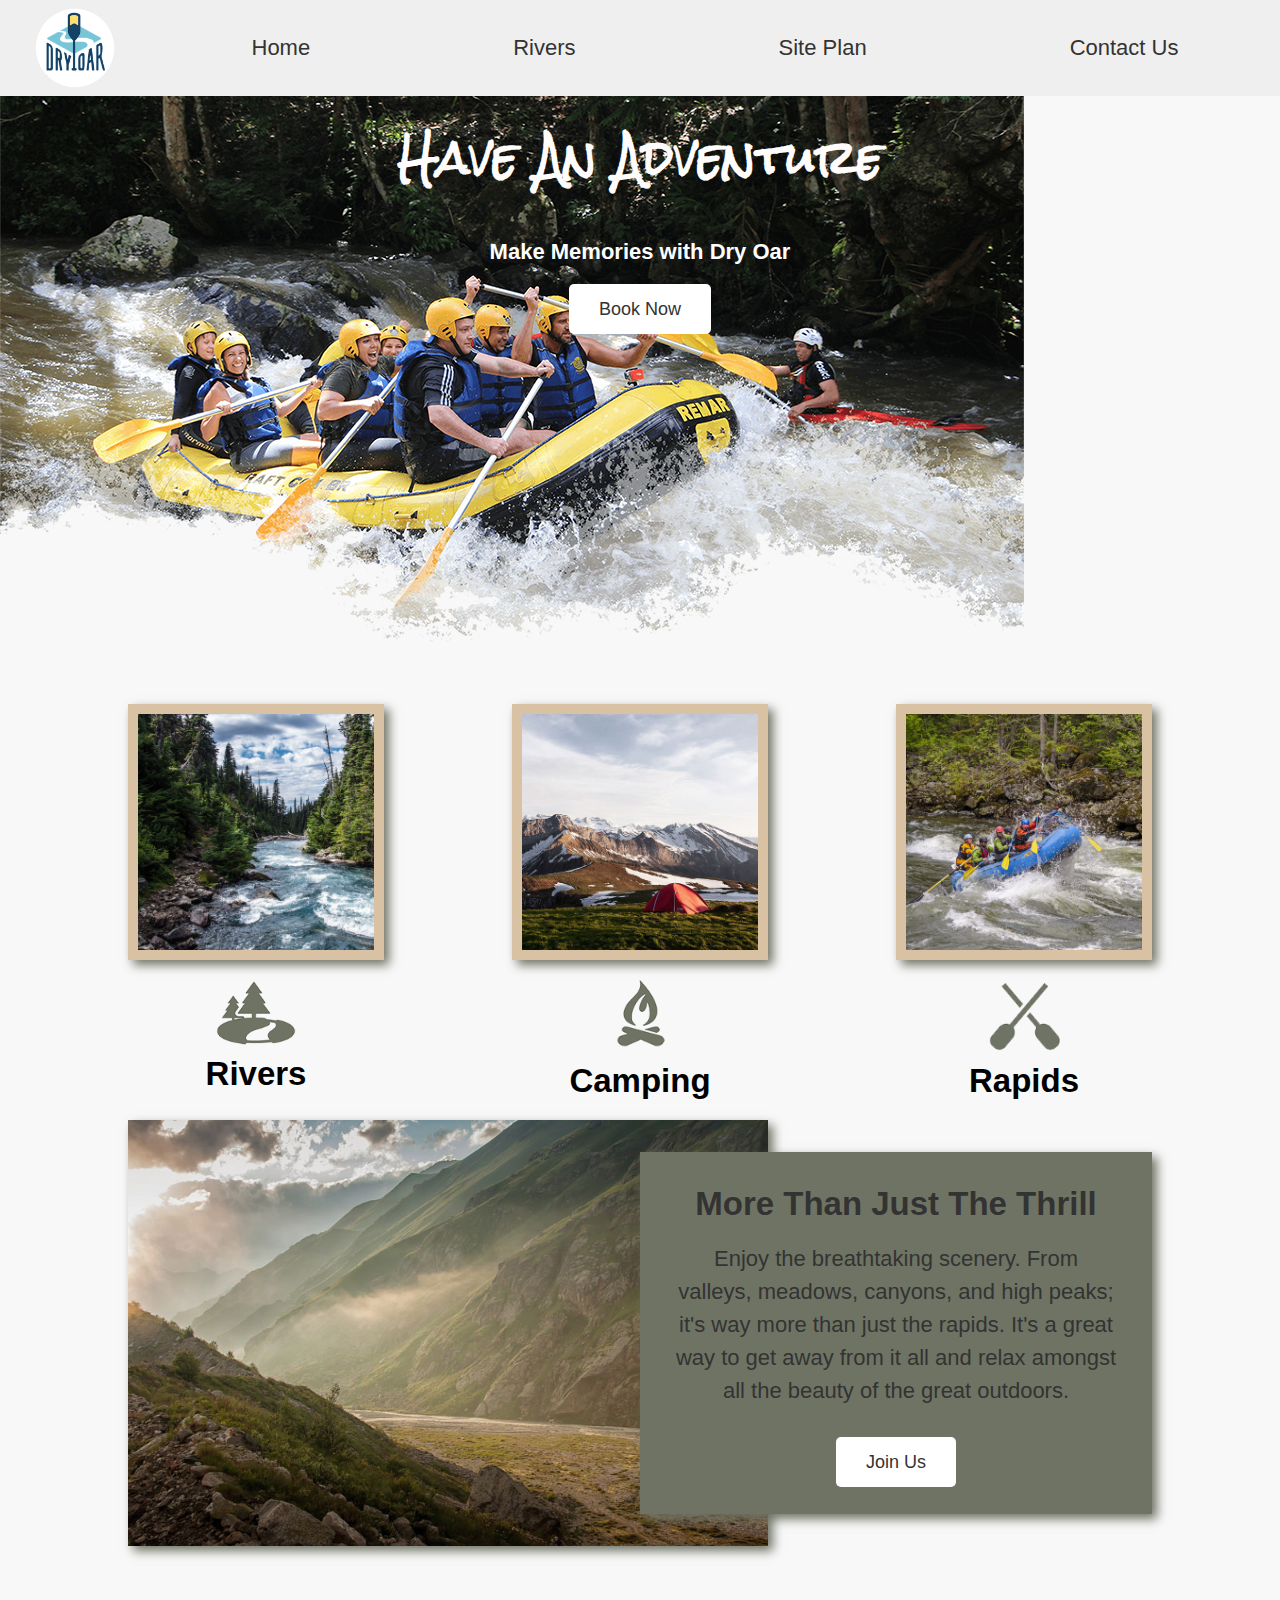
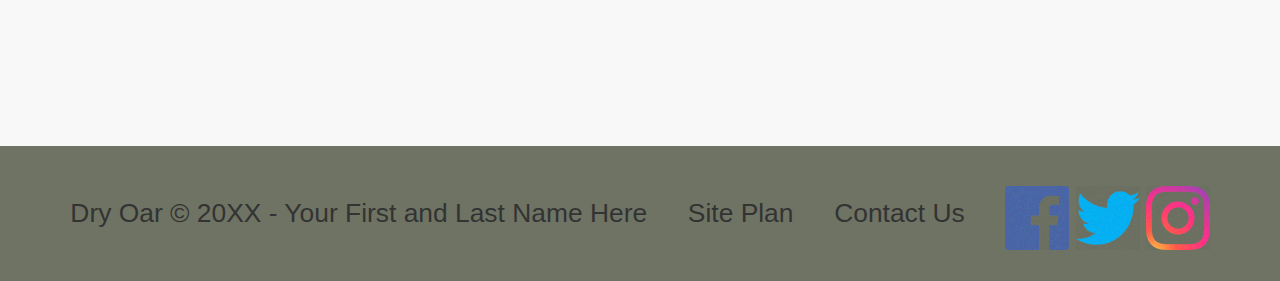
==== commit 2bafc0d6: "Update index.html" ====
--- a/index.html
+++ b/index.html
@@ -15,7 +15,7 @@
             </a>
             <nav>
                 <a href="index.html">Home</a>
-                <a href="rivers.html"></a>
+                <a href="rivers.html">Rivers</a>
                 <a href="site-plan-rafting.html">Site Plan</a>
                 <a href="contactus.html">Contact Us</a>
             </nav>
